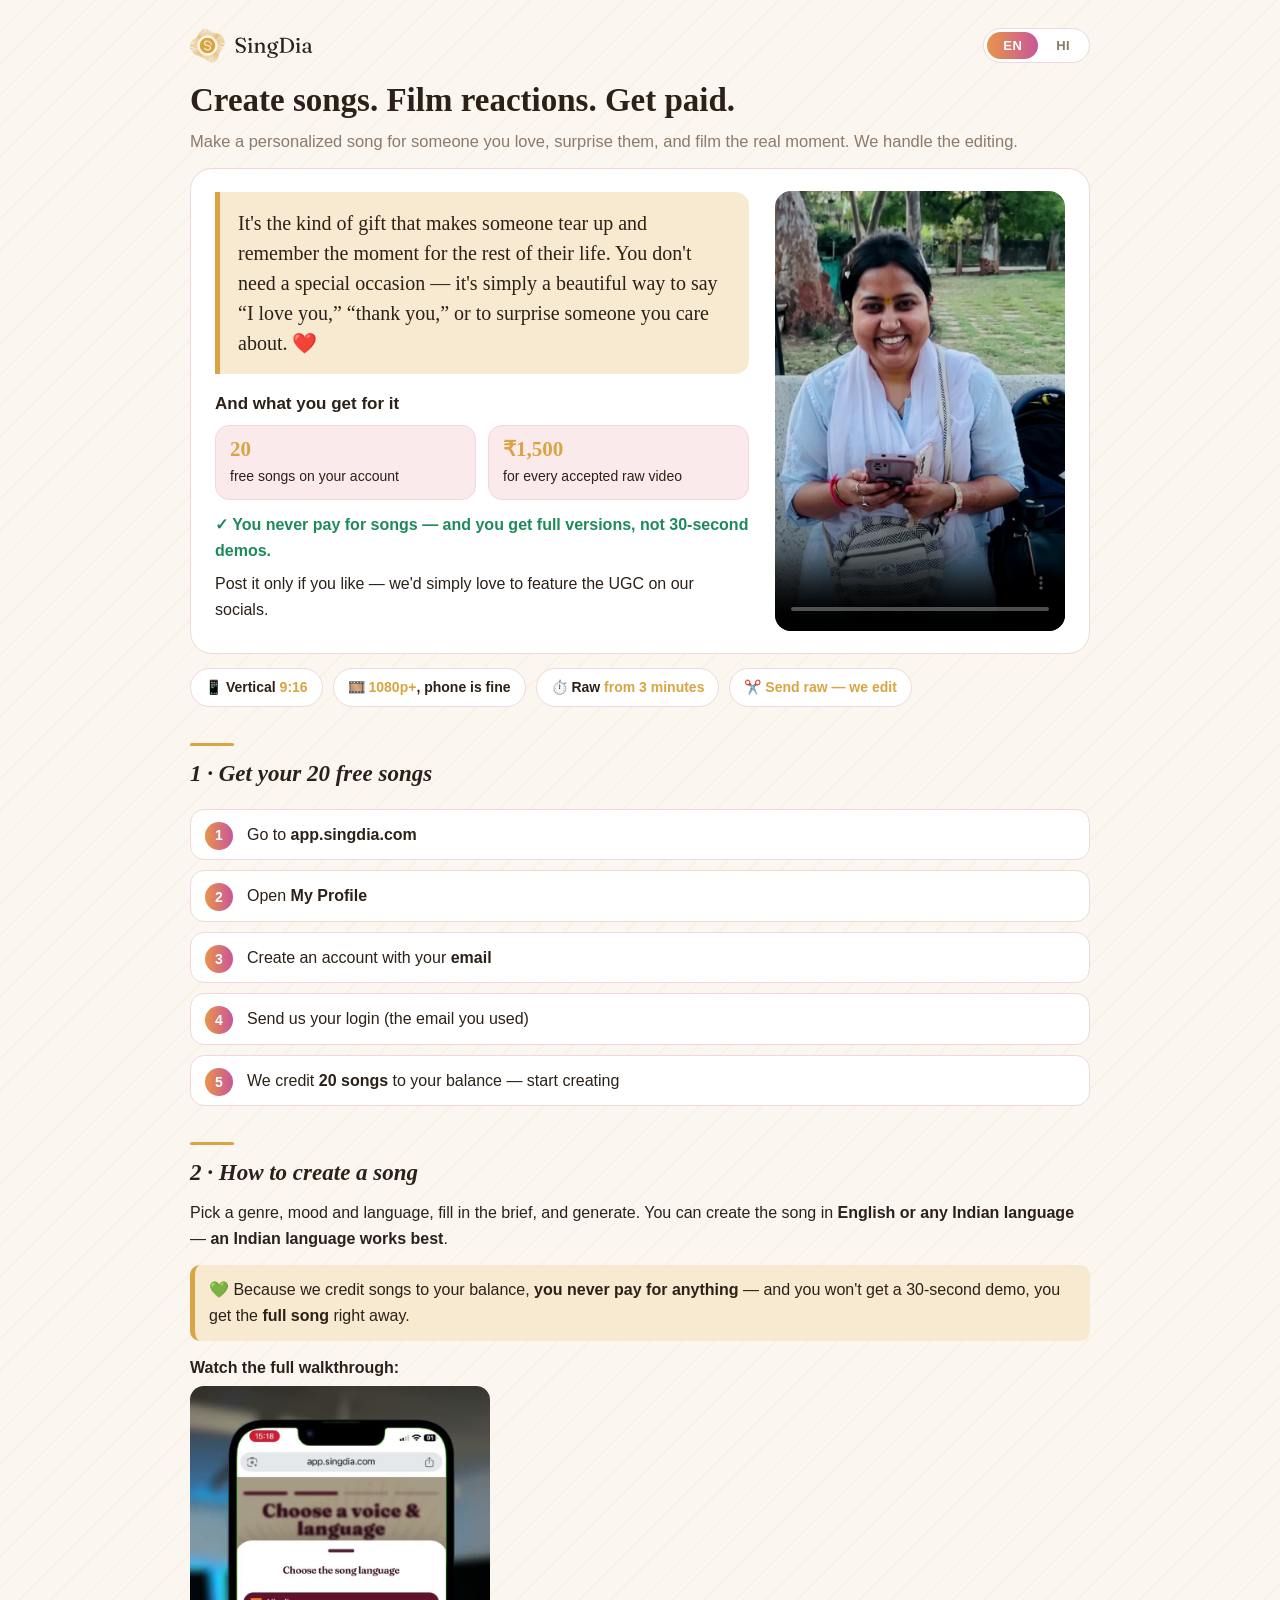
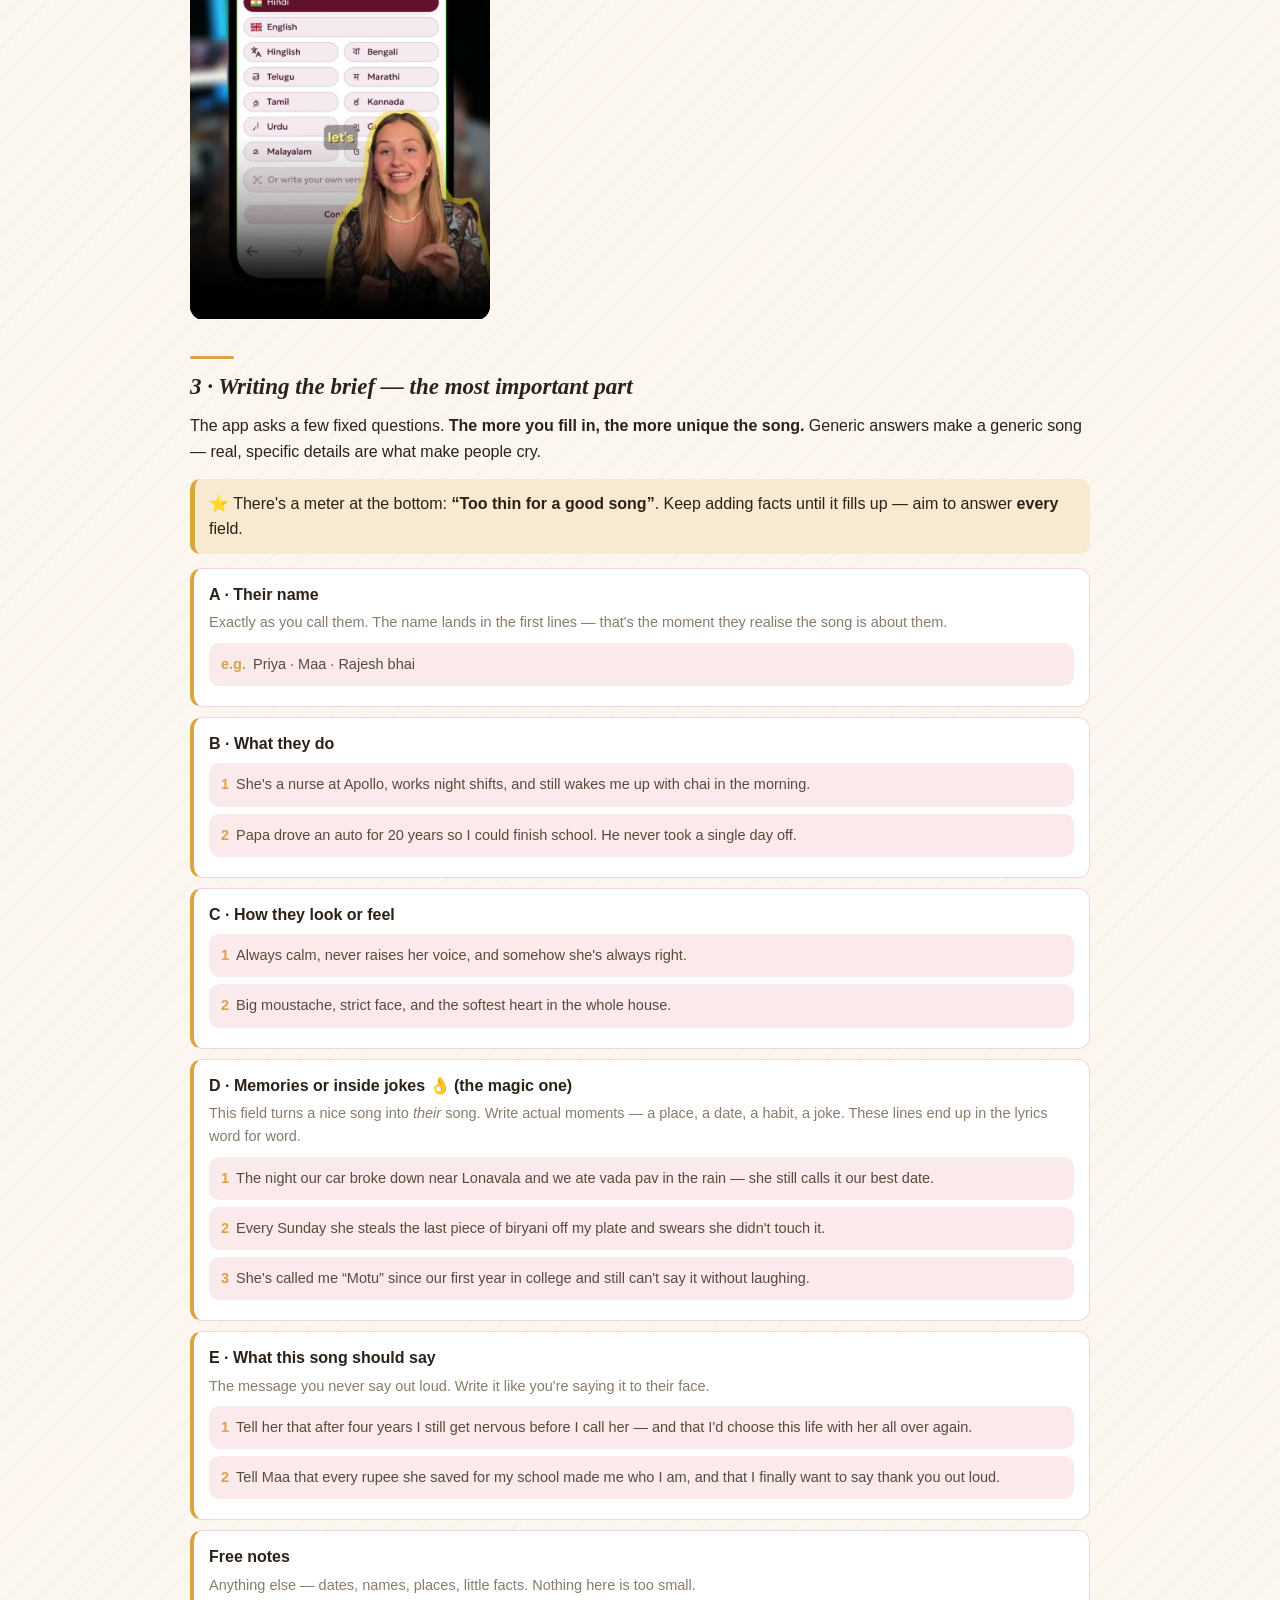
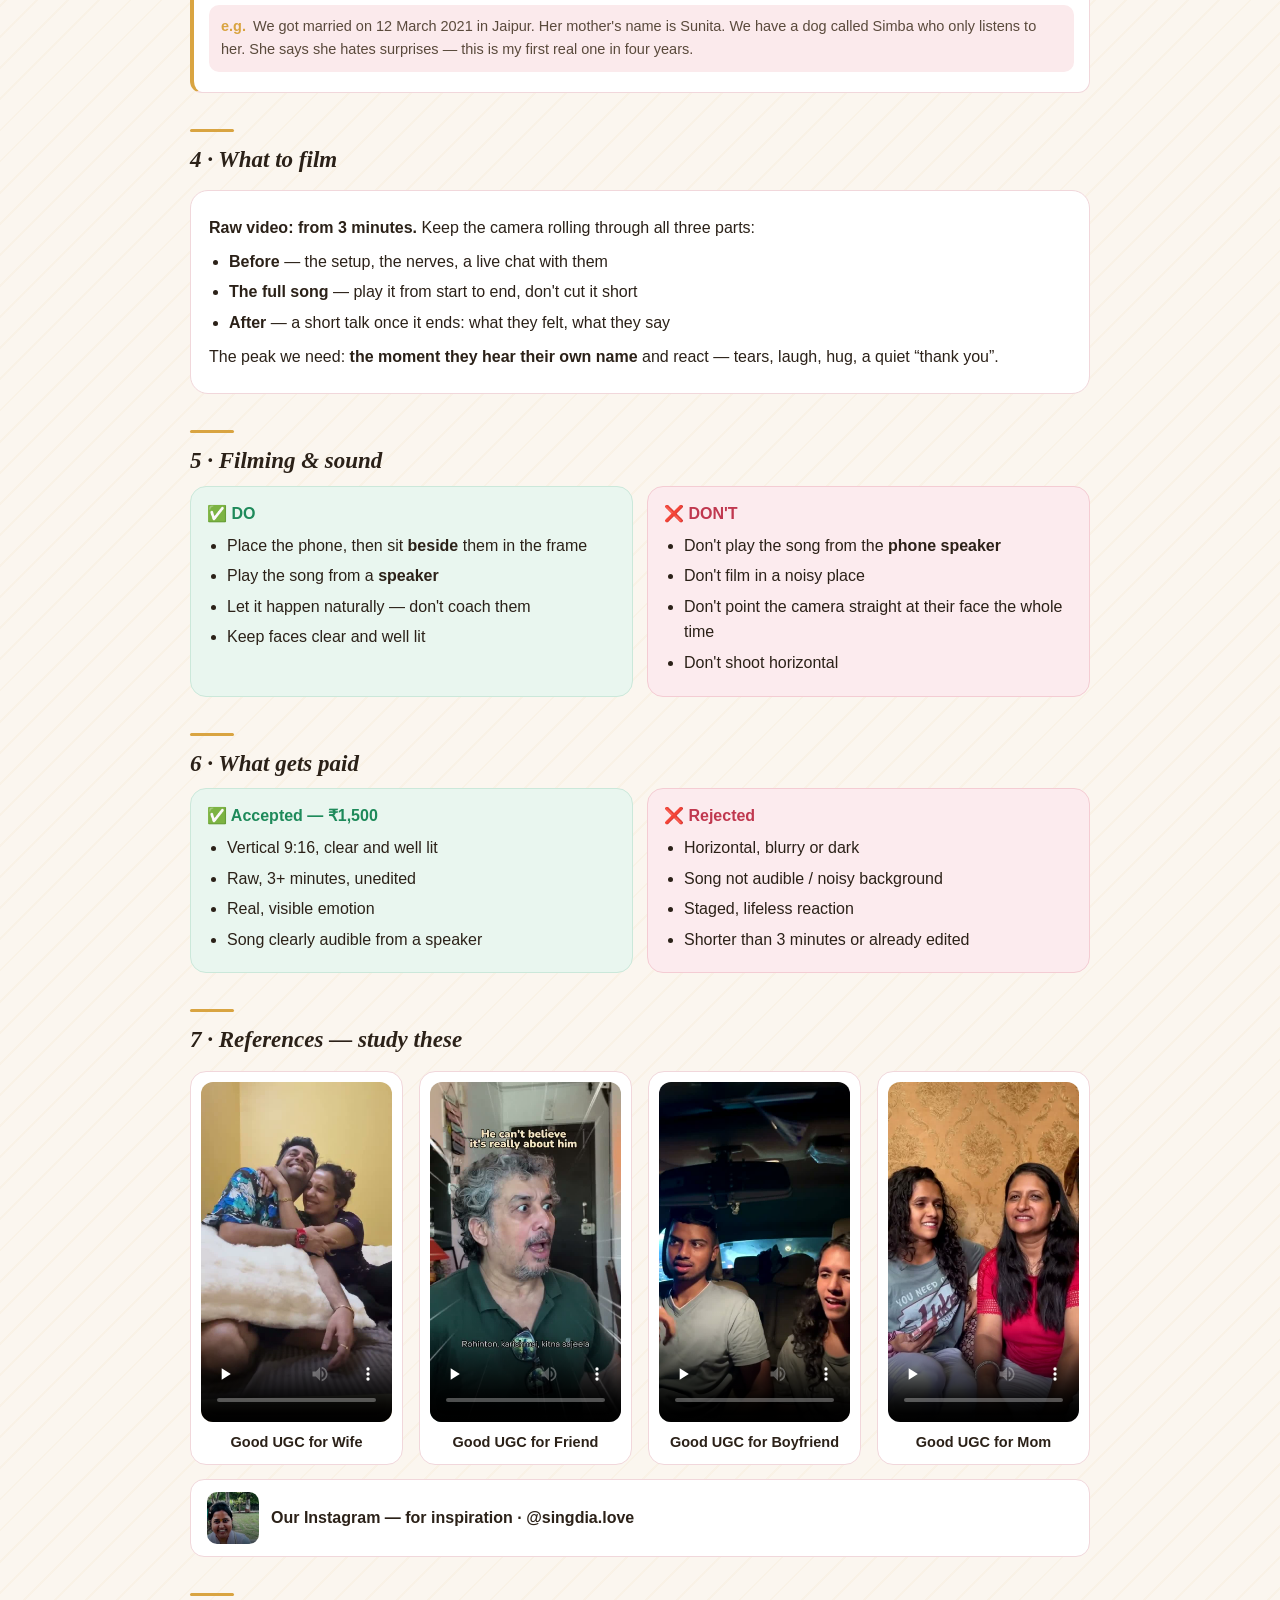
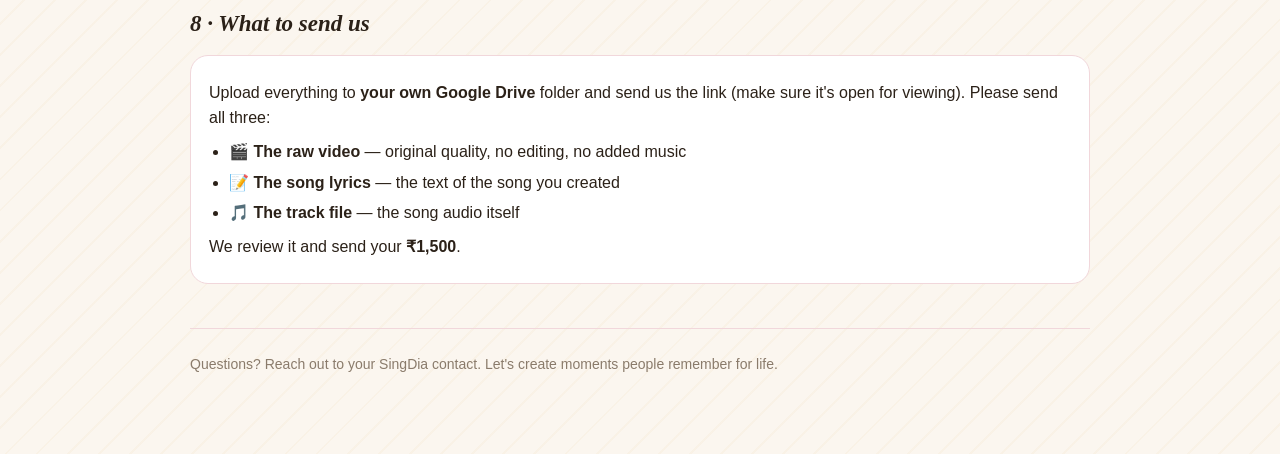
==== index.html @ e95a2d77 "SingDia UGC Creator Guide (EN/HI) for ugc.singdia.com Bilingual creator brief with embedded referenc" ====
<!doctype html>
<html lang="en">
<head>
<meta charset="utf-8">
<meta name="viewport" content="width=device-width, initial-scale=1">
<title>SingDia — Creator Guide</title>
<style>
:root{
  --cream:#FBF6EF; --card:#FFFFFF; --pink:#FBEAEC; --pink-line:#F1D7DB;
  --gold:#D9A441; --gold-soft:#F7EAD0; --ink:#2B2118; --muted:#8A7B6B;
  --grad:linear-gradient(90deg,#E8944A,#C9569A);
  --do:#1E8A5A; --do-bg:#E9F6EF; --dont:#C0384F; --dont-bg:#FCEBEE;
}
*{box-sizing:border-box}
body{margin:0;background:var(--cream);color:var(--ink);line-height:1.6;
 font-family:-apple-system,"Segoe UI",Roboto,Arial,sans-serif;
 background-image:repeating-linear-gradient(135deg,rgba(217,164,65,.05) 0 2px,transparent 2px 22px);}
.wrap{max-width:940px;margin:0 auto;padding:20px 20px 70px}
header{display:flex;align-items:center;justify-content:space-between;gap:16px;padding:8px 0 2px;flex-wrap:wrap}
header img{height:34px}
.langs{display:flex;background:var(--card);border:1px solid var(--pink-line);border-radius:999px;padding:3px;gap:2px}
.langs button{border:0;background:transparent;color:var(--muted);font-weight:700;font-size:13px;
 padding:6px 16px;border-radius:999px;cursor:pointer;letter-spacing:.4px}
.langs button.on{background:var(--grad);color:#fff}
h1{font-family:Georgia,'Times New Roman',serif;font-size:33px;line-height:1.18;margin:16px 0 6px}
h2{font-family:Georgia,serif;font-style:italic;font-size:23px;margin:36px 0 6px}
h2:before{content:"";display:block;width:44px;height:3px;background:var(--gold);border-radius:2px;margin-bottom:10px}
h3{font-size:17px;margin:0 0 8px}
p{margin:8px 0}
.lead{color:var(--muted);font-size:16.5px;margin-bottom:14px}

.hero{display:grid;grid-template-columns:1fr 290px;gap:26px;align-items:center;
 background:var(--card);border:1px solid var(--pink-line);border-radius:22px;padding:22px 24px;margin-top:6px}
.hero video{width:100%;max-height:440px;object-fit:cover;border-radius:16px;display:block;background:#000}
.big{font-family:Georgia,serif;font-size:20px;line-height:1.5;border-left:5px solid var(--gold);
 background:var(--gold-soft);border-radius:0 14px 14px 0;padding:16px 18px;margin:0 0 16px}
.offer{display:flex;gap:12px;flex-wrap:wrap}
.offer div{flex:1 1 170px;background:var(--pink);border:1px solid var(--pink-line);border-radius:14px;padding:11px 14px}
.offer b{display:block;font-family:Georgia,serif;font-size:21px;color:var(--gold);line-height:1.2}
.offer span{font-size:14px}
.free{margin-top:12px;font-weight:700;color:var(--do)}

.spec{display:flex;flex-wrap:wrap;gap:10px;margin-top:14px}
.spec span{background:var(--card);border:1px solid var(--pink-line);border-radius:999px;padding:7px 14px;font-size:14px;font-weight:600}
.spec b{color:var(--gold)}
.card{background:var(--card);border:1px solid var(--pink-line);border-radius:18px;padding:16px 18px;margin:12px 0}
.cols{display:grid;grid-template-columns:1fr 1fr;gap:14px}
.do,.dont{border-radius:16px;padding:14px 16px}
.do{background:var(--do-bg);border:1px solid #cbe8da}.dont{background:var(--dont-bg);border:1px solid #f4ccd3}
.do h4{color:var(--do);margin:0 0 6px}.dont h4{color:var(--dont);margin:0 0 6px}
ul{margin:6px 0;padding-left:20px}li{margin:5px 0}
ol.steps{list-style:none;padding:0;counter-reset:s}
ol.steps li{counter-increment:s;position:relative;padding:12px 14px 12px 56px;background:var(--card);
 border:1px solid var(--pink-line);border-radius:14px;margin:10px 0}
ol.steps li:before{content:counter(s);position:absolute;left:14px;top:12px;width:28px;height:28px;border-radius:50%;
 background:var(--grad);color:#fff;font-weight:800;display:flex;align-items:center;justify-content:center;font-size:14px}
.field{background:var(--card);border:1px solid var(--pink-line);border-left:4px solid var(--gold);border-radius:12px;padding:13px 15px;margin:10px 0}
.field .q{font-weight:700;font-size:16px}
.hint{color:var(--muted);margin:4px 0 8px;font-size:14.5px}
.ex{background:var(--pink);border-radius:10px;padding:10px 12px;margin:7px 0;font-size:14.5px;color:#5a4a3c}
.ex i{color:var(--gold);font-style:normal;font-weight:800;margin-right:7px}
.tip{background:var(--gold-soft);border-left:5px solid var(--gold);border-radius:10px;padding:12px 14px;margin:14px 0}
.slot{background:#FFF6D8;border:1px dashed var(--gold);border-radius:8px;padding:2px 9px;font-weight:700;color:#8a6a12;font-size:14px}

/* video grid for references + how-to */
.vgrid{display:grid;grid-template-columns:repeat(auto-fit,minmax(210px,1fr));gap:16px;margin-top:12px}
.vcard{background:var(--card);border:1px solid var(--pink-line);border-radius:16px;padding:10px;text-align:center}
.vcard video{width:100%;aspect-ratio:9/16;object-fit:cover;border-radius:12px;display:block;background:#000}
.vcard .cap{font-weight:700;font-size:14.5px;margin-top:9px}
.howto video{width:100%;max-width:300px;aspect-ratio:9/16;object-fit:cover;border-radius:14px;display:block;background:#000;margin-top:6px}
.igbox{display:flex;align-items:center;gap:12px;background:var(--card);border:1px solid var(--pink-line);
 border-radius:14px;padding:12px 16px;margin-top:14px;text-decoration:none;color:var(--ink);font-weight:700}
.igbox img{width:52px;height:52px;object-fit:cover;border-radius:10px}
footer{margin-top:44px;padding-top:16px;border-top:1px solid var(--pink-line);color:var(--muted);font-size:14px}
@media(max-width:760px){.hero{grid-template-columns:1fr}.hero video{max-height:none;max-width:340px;margin:0 auto}
 .cols{grid-template-columns:1fr}h1{font-size:26px}.big{font-size:18px}}
@media print{body{background:#fff}.langs{display:none}.card,.field,.do,.dont,ol.steps li,.hero,.vcard{break-inside:avoid}}
</style>
</head>
<body>
<div class="wrap">

<header>
  <img src="img/logo.svg" alt="SingDia">
  <div class="langs">
    <button id="bEN" class="on" onclick="setLang('en')">EN</button>
    <button id="bHI" onclick="setLang('hi')">HI</button>
  </div>
</header>

<h1 data-en="Create songs. Film reactions. Get paid." data-hi="Gaane banao. Reaction filmao. Paise kamao.">Create songs. Film reactions. Get paid.</h1>
<p class="lead" data-en="Make a personalized song for someone you love, surprise them, and film the real moment. We handle the editing." data-hi="Apne kisi apne ke liye personalized gaana banao, unhe surprise do, aur asli moment film karo. Editing hum sambhal lenge.">Make a personalized song for someone you love, surprise them, and film the real moment. We handle the editing.</p>

<div class="hero">
  <div>
    <p class="big" data-en="It's the kind of gift that makes someone tear up and remember the moment for the rest of their life. You don't need a special occasion — it's simply a beautiful way to say “I love you,” “thank you,” or to surprise someone you care about. ❤️" data-hi="Ye wo gift hai jisse kisi ki aankhein bhar aati hain aur wo pal use zindagi bhar yaad rehta hai. Koi khaas mauka chahiye hi nahi — ye bas ek khoobsurat tareeka hai “I love you”, “thank you” kehne ka, ya kisi apne ko surprise dene ka. ❤️">It's the kind of gift that makes someone tear up and remember the moment for the rest of their life. You don't need a special occasion — it's simply a beautiful way to say “I love you,” “thank you,” or to surprise someone you care about. ❤️</p>
    <h3 data-en="And what you get for it" data-hi="Aur iske liye aapko kya milega">And what you get for it</h3>
    <div class="offer">
      <div><b>20</b><span data-en="free songs on your account" data-hi="free gaane aapke account par">free songs on your account</span></div>
      <div><b>₹1,500</b><span data-en="for every accepted raw video" data-hi="har accepted raw video ke liye">for every accepted raw video</span></div>
    </div>
    <p class="free" data-en="✓ You never pay for songs — and you get full versions, not 30-second demos." data-hi="✓ Gaanon ke liye kabhi pay nahi karna — aur aapko full version milega, 30-second demo nahi.">✓ You never pay for songs — and you get full versions, not 30-second demos.</p>
    <p style="margin-top:6px" data-en="Post it only if you like — we'd simply love to feature the UGC on our socials." data-hi="Post karna optional hai — hum bas ye UGC apne socials par feature karna chahenge.">Post it only if you like — we'd simply love to feature the UGC on our socials.</p>
  </div>
  <video src="media/hero.mp4" poster="img/hero.jpg" muted autoplay loop playsinline controls preload="metadata"></video>
</div>

<div class="spec">
  <span data-en="📱 Vertical <b>9:16</b>" data-hi="📱 Vertical <b>9:16</b>">📱 Vertical <b>9:16</b></span>
  <span data-en="🎞️ <b>1080p+</b>, phone is fine" data-hi="🎞️ <b>1080p+</b>, phone chalega">🎞️ <b>1080p+</b>, phone is fine</span>
  <span data-en="⏱️ Raw <b>from 3 minutes</b>" data-hi="⏱️ Raw <b>3 minute se zyada</b>">⏱️ Raw <b>from 3 minutes</b></span>
  <span data-en="✂️ <b>Send raw — we edit</b>" data-hi="✂️ <b>Raw bhejo — edit hum karenge</b>">✂️ <b>Send raw — we edit</b></span>
</div>

<h2 data-en="1 · Get your 20 free songs" data-hi="1 · Apne 20 free gaane lo">1 · Get your 20 free songs</h2>
<ol class="steps">
  <li data-en="Go to <b>app.singdia.com</b>" data-hi="<b>app.singdia.com</b> par jao">Go to <b>app.singdia.com</b></li>
  <li data-en="Open <b>My Profile</b>" data-hi="<b>My Profile</b> kholo">Open <b>My Profile</b></li>
  <li data-en="Create an account with your <b>email</b>" data-hi="Apni <b>email</b> se account banao">Create an account with your <b>email</b></li>
  <li data-en="Send us your login (the email you used)" data-hi="Humein apna login (wahi email) bhejo">Send us your login (the email you used)</li>
  <li data-en="We credit <b>20 songs</b> to your balance — start creating" data-hi="Hum aapke balance mein <b>20 gaane</b> credit kar denge — banana shuru karo">We credit <b>20 songs</b> to your balance — start creating</li>
</ol>

<h2 data-en="2 · How to create a song" data-hi="2 · Gaana kaise banaye">2 · How to create a song</h2>
<p data-en="Pick a genre, mood and language, fill in the brief, and generate. You can create the song in <b>English or any Indian language</b> — <b>an Indian language works best</b>." data-hi="Genre, mood aur language chuno, brief bharo, aur generate karo. Gaana <b>English ya kisi bhi Indian language</b> mein bana sakte ho — <b>Indian language sabse acchi chalti hai</b>.">Pick a genre, mood and language, fill in the brief, and generate. You can create the song in <b>English or any Indian language</b> — <b>an Indian language works best</b>.</p>
<div class="tip" data-en="💚 Because we credit songs to your balance, <b>you never pay for anything</b> — and you won't get a 30-second demo, you get the <b>full song</b> right away." data-hi="💚 Kyunki hum aapke balance mein gaane credit karte hain, <b>aapko kuch bhi pay nahi karna</b> — aur aapko 30-second demo nahi, seedha <b>poora gaana</b> milega.">💚 Because we credit songs to your balance, <b>you never pay for anything</b> — and you won't get a 30-second demo, you get the <b>full song</b> right away.</div>
<div class="howto">
  <p style="font-weight:700;margin-bottom:2px" data-en="Watch the full walkthrough:" data-hi="Poora process dekho:">Watch the full walkthrough:</p>
  <video id="howVid" src="media/how-en.mp4" poster="img/how-en.jpg" controls playsinline preload="none"></video>
</div>

<h2 data-en="3 · Writing the brief — the most important part" data-hi="3 · Brief likhna — sabse zaroori hissa">3 · Writing the brief — the most important part</h2>
<p data-en="The app asks a few fixed questions. <b>The more you fill in, the more unique the song.</b> Generic answers make a generic song — real, specific details are what make people cry." data-hi="App kuch fixed sawaal poochta hai. <b>Jitna zyada bharoge, gaana utna hi unique.</b> Generic jawab se generic gaana banta hai — asli, specific details hi logon ko rulati hain.">The app asks a few fixed questions. <b>The more you fill in, the more unique the song.</b> Generic answers make a generic song — real, specific details are what make people cry.</p>
<div class="tip" data-en="⭐ There's a meter at the bottom: <b>“Too thin for a good song”</b>. Keep adding facts until it fills up — aim to answer <b>every</b> field." data-hi="⭐ Neeche ek meter hai: <b>“Too thin for a good song”</b>. Jab tak wo bhar na jaye, facts add karte raho — koshish karo <b>har</b> field bharne ki.">⭐ There's a meter at the bottom: <b>“Too thin for a good song”</b>. Keep adding facts until it fills up — aim to answer <b>every</b> field.</div>

<div class="field">
  <div class="q" data-en="A · Their name" data-hi="A · Unka naam">A · Their name</div>
  <p class="hint" data-en="Exactly as you call them. The name lands in the first lines — that's the moment they realise the song is about them." data-hi="Bilkul jaise aap unhe bulate ho. Naam pehli lines mein aata hai — wahi pal hai jab unhe samajh aata hai ki gaana unke baare mein hai.">Exactly as you call them. The name lands in the first lines — that's the moment they realise the song is about them.</p>
  <div class="ex"><i>e.g.</i><span data-en="Priya · Maa · Rajesh bhai" data-hi="Priya · Maa · Rajesh bhai">Priya · Maa · Rajesh bhai</span></div>
</div>

<div class="field">
  <div class="q" data-en="B · What they do" data-hi="B · Wo kya karte hain">B · What they do</div>
  <div class="ex"><i>1</i><span data-en="She's a nurse at Apollo, works night shifts, and still wakes me up with chai in the morning." data-hi="Wo Apollo mein nurse hai, night shift karti hai, aur phir bhi subah mujhe chai se uthati hai.">She's a nurse at Apollo, works night shifts, and still wakes me up with chai in the morning.</span></div>
  <div class="ex"><i>2</i><span data-en="Papa drove an auto for 20 years so I could finish school. He never took a single day off." data-hi="Papa ne 20 saal auto chalaya taaki main school poora kar sakun. Unhone ek din bhi chhutti nahi li.">Papa drove an auto for 20 years so I could finish school. He never took a single day off.</span></div>
</div>

<div class="field">
  <div class="q" data-en="C · How they look or feel" data-hi="C · Wo kaise dikhte ya lagte hain">C · How they look or feel</div>
  <div class="ex"><i>1</i><span data-en="Always calm, never raises her voice, and somehow she's always right." data-hi="Hamesha shaant, kabhi awaaz nahi uthati, aur pata nahi kaise hamesha sahi hoti hai.">Always calm, never raises her voice, and somehow she's always right.</span></div>
  <div class="ex"><i>2</i><span data-en="Big moustache, strict face, and the softest heart in the whole house." data-hi="Badi moonch, sakht chehra, aur poore ghar ka sabse naram dil.">Big moustache, strict face, and the softest heart in the whole house.</span></div>
</div>

<div class="field">
  <div class="q" data-en="D · Memories or inside jokes 👌 (the magic one)" data-hi="D · Yaadein ya inside jokes 👌 (sabse magic wala)">D · Memories or inside jokes 👌 (the magic one)</div>
  <p class="hint" data-en="This field turns a nice song into <i>their</i> song. Write actual moments — a place, a date, a habit, a joke. These lines end up in the lyrics word for word." data-hi="Yahi field ek acche gaane ko <i>unka</i> gaana bana deti hai. Asli lamhe likho — jagah, tareekh, aadat, mazaak. Yehi lines lyrics mein hu-ba-hu aati hain.">This field turns a nice song into <i>their</i> song. Write actual moments — a place, a date, a habit, a joke. These lines end up in the lyrics word for word.</p>
  <div class="ex"><i>1</i><span data-en="The night our car broke down near Lonavala and we ate vada pav in the rain — she still calls it our best date." data-hi="Wo raat jab Lonavala ke paas humari car kharab ho gayi aur humne baarish mein vada pav khaya — wo aaj bhi use humara best date kehti hai.">The night our car broke down near Lonavala and we ate vada pav in the rain — she still calls it our best date.</span></div>
  <div class="ex"><i>2</i><span data-en="Every Sunday she steals the last piece of biryani off my plate and swears she didn't touch it." data-hi="Har Sunday wo meri plate se biryani ka aakhri piece chura leti hai aur kasam khaati hai ki haath bhi nahi lagaya.">Every Sunday she steals the last piece of biryani off my plate and swears she didn't touch it.</span></div>
  <div class="ex"><i>3</i><span data-en="She's called me “Motu” since our first year in college and still can't say it without laughing." data-hi="College ke pehle saal se wo mujhe “Motu” bulati hai aur aaj bhi bina hanse nahi keh paati.">She's called me “Motu” since our first year in college and still can't say it without laughing.</span></div>
</div>

<div class="field">
  <div class="q" data-en="E · What this song should say" data-hi="E · Ye gaana kya kehna chahiye">E · What this song should say</div>
  <p class="hint" data-en="The message you never say out loud. Write it like you're saying it to their face." data-hi="Wo baat jo aap kabhi zubaan se nahi kehte. Aise likho jaise unke saamne keh rahe ho.">The message you never say out loud. Write it like you're saying it to their face.</p>
  <div class="ex"><i>1</i><span data-en="Tell her that after four years I still get nervous before I call her — and that I'd choose this life with her all over again." data-hi="Use batao ki chaar saal baad bhi call karne se pehle main nervous ho jata hoon — aur ye zindagi main phir se usi ke saath chunta.">Tell her that after four years I still get nervous before I call her — and that I'd choose this life with her all over again.</span></div>
  <div class="ex"><i>2</i><span data-en="Tell Maa that every rupee she saved for my school made me who I am, and that I finally want to say thank you out loud." data-hi="Maa ko batao ki unka bachaya har rupaya mujhe wo banaya jo main aaj hoon, aur ab main zor se thank you kehna chahta hoon.">Tell Maa that every rupee she saved for my school made me who I am, and that I finally want to say thank you out loud.</span></div>
</div>

<div class="field">
  <div class="q" data-en="Free notes" data-hi="Free notes">Free notes</div>
  <p class="hint" data-en="Anything else — dates, names, places, little facts. Nothing here is too small." data-hi="Aur kuch bhi — tareekhein, naam, jagah, chhoti baatein. Yahan kuch bhi chhota nahi hai.">Anything else — dates, names, places, little facts. Nothing here is too small.</p>
  <div class="ex"><i>e.g.</i><span data-en="We got married on 12 March 2021 in Jaipur. Her mother's name is Sunita. We have a dog called Simba who only listens to her. She says she hates surprises — this is my first real one in four years." data-hi="Humari shaadi 12 March 2021 ko Jaipur mein hui. Uski maa ka naam Sunita hai. Humara ek dog hai Simba, jo sirf uski sunta hai. Wo kehti hai use surprises pasand nahi — chaar saal mein ye mera pehla asli surprise hai.">We got married on 12 March 2021 in Jaipur. Her mother's name is Sunita. We have a dog called Simba who only listens to her. She says she hates surprises — this is my first real one in four years.</span></div>
</div>

<h2 data-en="4 · What to film" data-hi="4 · Kya film karna hai">4 · What to film</h2>
<div class="card">
  <p data-en="<b>Raw video: from 3 minutes.</b> Keep the camera rolling through all three parts:" data-hi="<b>Raw video: 3 minute se zyada.</b> Teeno hisson mein camera chalta rehna chahiye:"><b>Raw video: from 3 minutes.</b> Keep the camera rolling through all three parts:</p>
  <ul>
    <li data-en="<b>Before</b> — the setup, the nerves, a live chat with them" data-hi="<b>Pehle</b> — taiyari, ghabrahat, unke saath live baat"><b>Before</b> — the setup, the nerves, a live chat with them</li>
    <li data-en="<b>The full song</b> — play it from start to end, don't cut it short" data-hi="<b>Poora gaana</b> — shuru se aakhir tak bajao, beech mein mat kaato"><b>The full song</b> — play it from start to end, don't cut it short</li>
    <li data-en="<b>After</b> — a short talk once it ends: what they felt, what they say" data-hi="<b>Baad mein</b> — khatam hone par thodi baat: unhe kaisa laga, wo kya kehte hain"><b>After</b> — a short talk once it ends: what they felt, what they say</li>
  </ul>
  <p data-en="The peak we need: <b>the moment they hear their own name</b> and react — tears, laugh, hug, a quiet “thank you”." data-hi="Humein jo peak chahiye: <b>wo pal jab wo apna naam sunte hain</b> aur react karte hain — aansu, hansi, gale lagna, dheere se “thank you”.">The peak we need: <b>the moment they hear their own name</b> and react — tears, laugh, hug, a quiet “thank you”.</p>
</div>

<h2 data-en="5 · Filming &amp; sound" data-hi="5 · Filming aur sound">5 · Filming &amp; sound</h2>
<div class="cols">
  <div class="do"><h4>✅ DO</h4><ul>
    <li data-en="Place the phone, then sit <b>beside</b> them in the frame" data-hi="Phone rakho, phir unke <b>bagal mein</b> frame ke andar baitho">Place the phone, then sit <b>beside</b> them in the frame</li>
    <li data-en="Play the song from a <b>speaker</b>" data-hi="Gaana <b>speaker</b> se bajao">Play the song from a <b>speaker</b></li>
    <li data-en="Let it happen naturally — don't coach them" data-hi="Sab natural hone do — unhe sikhao mat">Let it happen naturally — don't coach them</li>
    <li data-en="Keep faces clear and well lit" data-hi="Chehre saaf aur acchi roshni mein rakho">Keep faces clear and well lit</li>
  </ul></div>
  <div class="dont"><h4>❌ DON'T</h4><ul>
    <li data-en="Don't play the song from the <b>phone speaker</b>" data-hi="Gaana <b>phone ke speaker</b> se mat bajao">Don't play the song from the <b>phone speaker</b></li>
    <li data-en="Don't film in a noisy place" data-hi="Shor waali jagah pe film mat karo">Don't film in a noisy place</li>
    <li data-en="Don't point the camera straight at their face the whole time" data-hi="Poore time camera seedha unke chehre pe mat rakho">Don't point the camera straight at their face the whole time</li>
    <li data-en="Don't shoot horizontal" data-hi="Horizontal shoot mat karo">Don't shoot horizontal</li>
  </ul></div>
</div>

<h2 data-en="6 · What gets paid" data-hi="6 · Kiske paise milte hain">6 · What gets paid</h2>
<div class="cols">
  <div class="do"><h4 data-en="✅ Accepted — ₹1,500" data-hi="✅ Accepted — ₹1,500">✅ Accepted — ₹1,500</h4><ul>
    <li data-en="Vertical 9:16, clear and well lit" data-hi="Vertical 9:16, saaf aur acchi light">Vertical 9:16, clear and well lit</li>
    <li data-en="Raw, 3+ minutes, unedited" data-hi="Raw, 3+ minute, bina edit">Raw, 3+ minutes, unedited</li>
    <li data-en="Real, visible emotion" data-hi="Asli, dikhne wala emotion">Real, visible emotion</li>
    <li data-en="Song clearly audible from a speaker" data-hi="Gaana speaker se saaf sunai de">Song clearly audible from a speaker</li>
  </ul></div>
  <div class="dont"><h4 data-en="❌ Rejected" data-hi="❌ Reject">❌ Rejected</h4><ul>
    <li data-en="Horizontal, blurry or dark" data-hi="Horizontal, blurry ya andhera">Horizontal, blurry or dark</li>
    <li data-en="Song not audible / noisy background" data-hi="Gaana sunai na de / background shor">Song not audible / noisy background</li>
    <li data-en="Staged, lifeless reaction" data-hi="Nakli, bejaan reaction">Staged, lifeless reaction</li>
    <li data-en="Shorter than 3 minutes or already edited" data-hi="3 minute se chhota ya pehle se edited">Shorter than 3 minutes or already edited</li>
  </ul></div>
</div>

<h2 data-en="7 · References — study these" data-hi="7 · References — inhe dekho">7 · References — study these</h2>
<div class="vgrid">
  <div class="vcard"><video src="media/ref-wife.mp4" poster="img/ref-wife.jpg" controls playsinline preload="none"></video><div class="cap" data-en="Good UGC for Wife" data-hi="Good UGC for Wife">Good UGC for Wife</div></div>
  <div class="vcard"><video src="media/ref-friend.mp4" poster="img/ref-friend.jpg" controls playsinline preload="none"></video><div class="cap" data-en="Good UGC for Friend" data-hi="Good UGC for Friend">Good UGC for Friend</div></div>
  <div class="vcard"><video src="media/ref-boyfriend.mp4" poster="img/ref-boyfriend.jpg" controls playsinline preload="none"></video><div class="cap" data-en="Good UGC for Boyfriend" data-hi="Good UGC for Boyfriend">Good UGC for Boyfriend</div></div>
  <div class="vcard"><video src="media/ref-mom.mp4" poster="img/ref-mom.jpg" controls playsinline preload="none"></video><div class="cap" data-en="Good UGC for Mom" data-hi="Good UGC for Mom">Good UGC for Mom</div></div>
</div>
<a class="igbox" href="https://www.instagram.com/singdia.love/" target="_blank" rel="noopener">
  <img src="img/warm.jpg" alt="">
  <span data-en="Our Instagram — for inspiration · @singdia.love" data-hi="Hamara Instagram — inspiration ke liye · @singdia.love">Our Instagram — for inspiration · @singdia.love</span>
</a>

<h2 data-en="8 · What to send us" data-hi="8 · Humein kya bhejna hai">8 · What to send us</h2>
<div class="card">
  <p data-en="Upload everything to <b>your own Google Drive</b> folder and send us the link (make sure it's open for viewing). Please send all three:" data-hi="Sab kuch <b>apne Google Drive</b> folder mein upload karo aur humein link bhejo (viewing ke liye open ho). Teeno cheezein bhejni hain:">Upload everything to <b>your own Google Drive</b> folder and send us the link (make sure it's open for viewing). Please send all three:</p>
  <ul>
    <li data-en="🎬 <b>The raw video</b> — original quality, no editing, no added music" data-hi="🎬 <b>Raw video</b> — original quality, koi editing nahi, koi music nahi">🎬 <b>The raw video</b> — original quality, no editing, no added music</li>
    <li data-en="📝 <b>The song lyrics</b> — the text of the song you created" data-hi="📝 <b>Gaane ke lyrics</b> — jo gaana banaya uska text">📝 <b>The song lyrics</b> — the text of the song you created</li>
    <li data-en="🎵 <b>The track file</b> — the song audio itself" data-hi="🎵 <b>Track file</b> — khud gaane ki audio file">🎵 <b>The track file</b> — the song audio itself</li>
  </ul>
  <p data-en="We review it and send your <b>₹1,500</b>." data-hi="Hum review karke aapke <b>₹1,500</b> bhej denge.">We review it and send your <b>₹1,500</b>.</p>
</div>

<footer>
  <p data-en="Questions? Reach out to your SingDia contact. Let's create moments people remember for life." data-hi="Sawaal hain? Apne SingDia contact se baat karo. Aaiye aise moments banaye jo log zindagi bhar yaad rakhein.">Questions? Reach out to your SingDia contact. Let's create moments people remember for life.</p>
</footer>

</div>
<script>
function setLang(l){
  document.querySelectorAll('[data-en]').forEach(function(e){
    var v=e.getAttribute('data-'+l); if(v!==null) e.innerHTML=v;
  });
  // instruction video follows the selected language
  var hv=document.getElementById('howVid');
  if(hv){
    var src = l==='hi' ? 'media/how-hi.mp4' : 'media/how-en.mp4';
    var pos = l==='hi' ? 'img/how-hi.jpg'   : 'img/how-en.jpg';
    if(!hv.src.endsWith(src)){ hv.pause(); hv.src=src; hv.poster=pos; hv.load(); }
  }
  document.getElementById('bEN').className = l==='en' ? 'on' : '';
  document.getElementById('bHI').className = l==='hi' ? 'on' : '';
  document.documentElement.lang = l;
  try{localStorage.setItem('sd_lang',l)}catch(x){}
}
try{var s=localStorage.getItem('sd_lang'); if(s) setLang(s);}catch(x){}
</script>
</body>
</html>
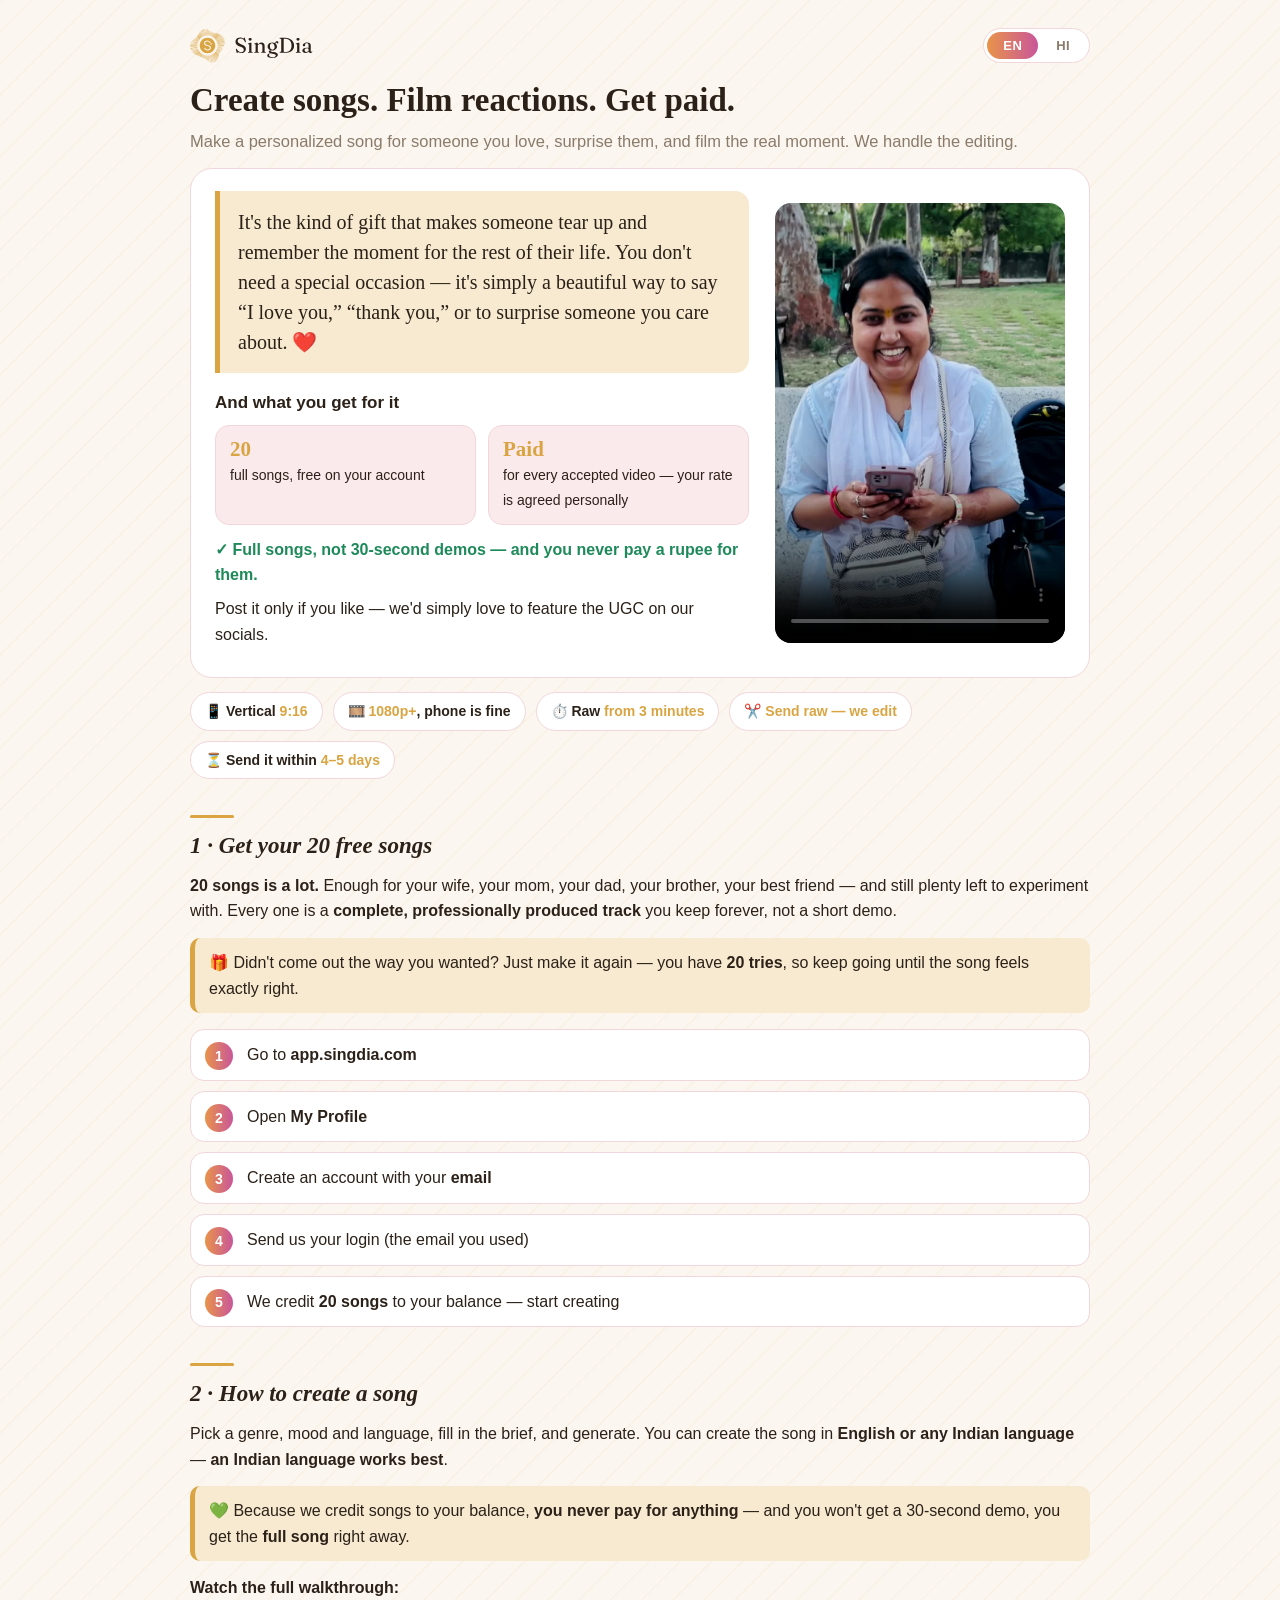
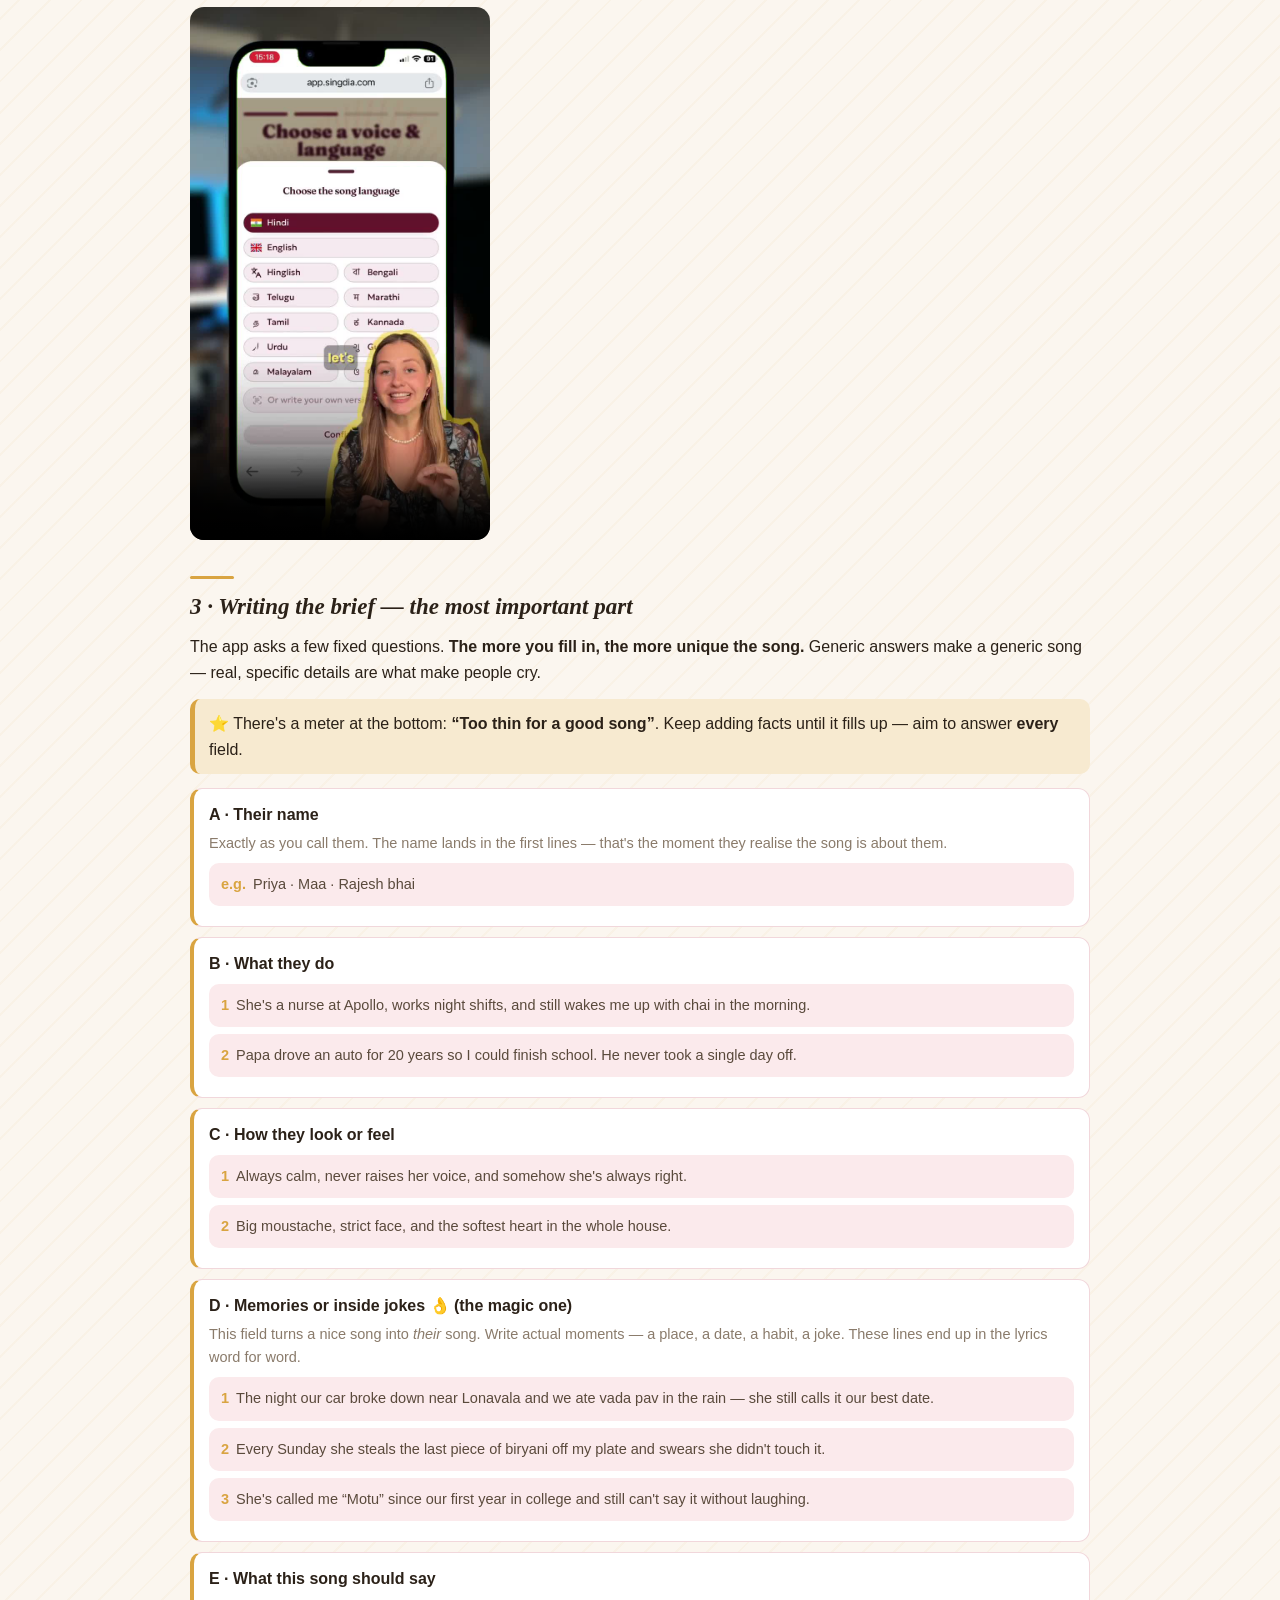
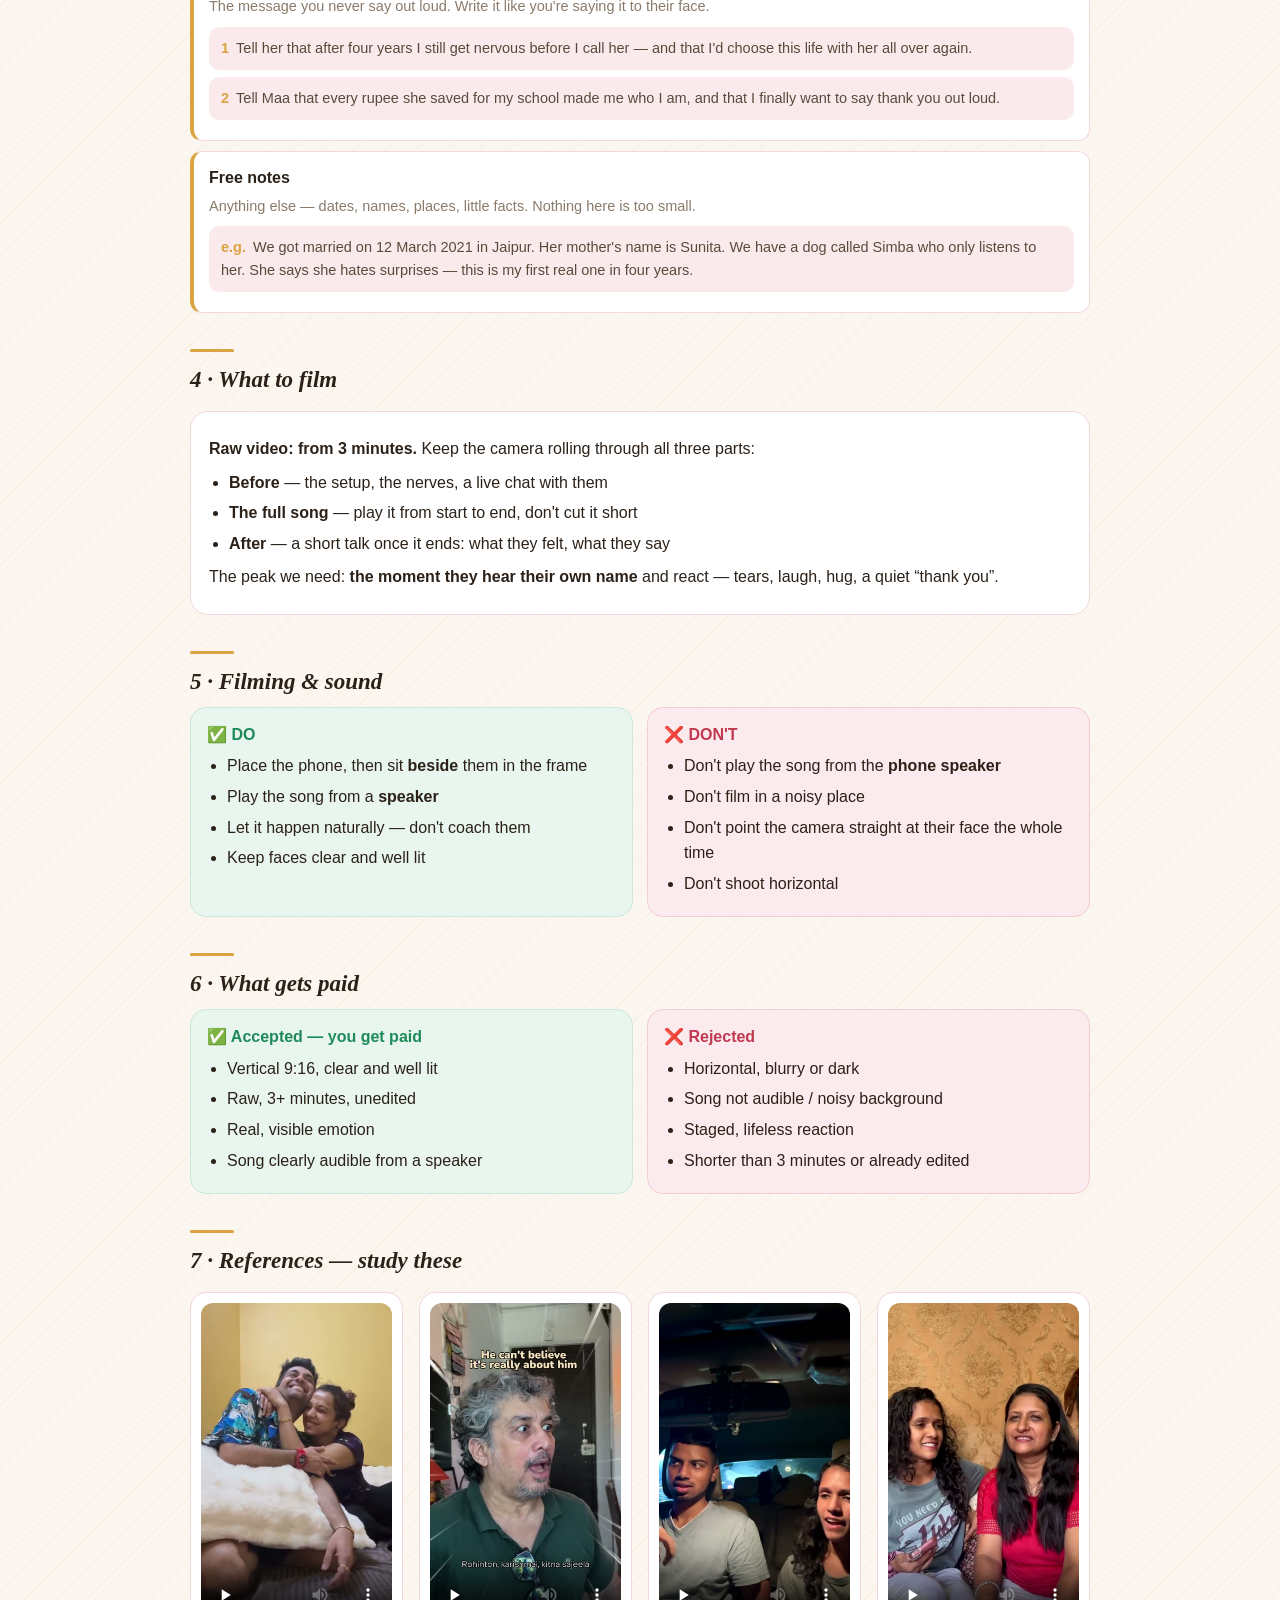
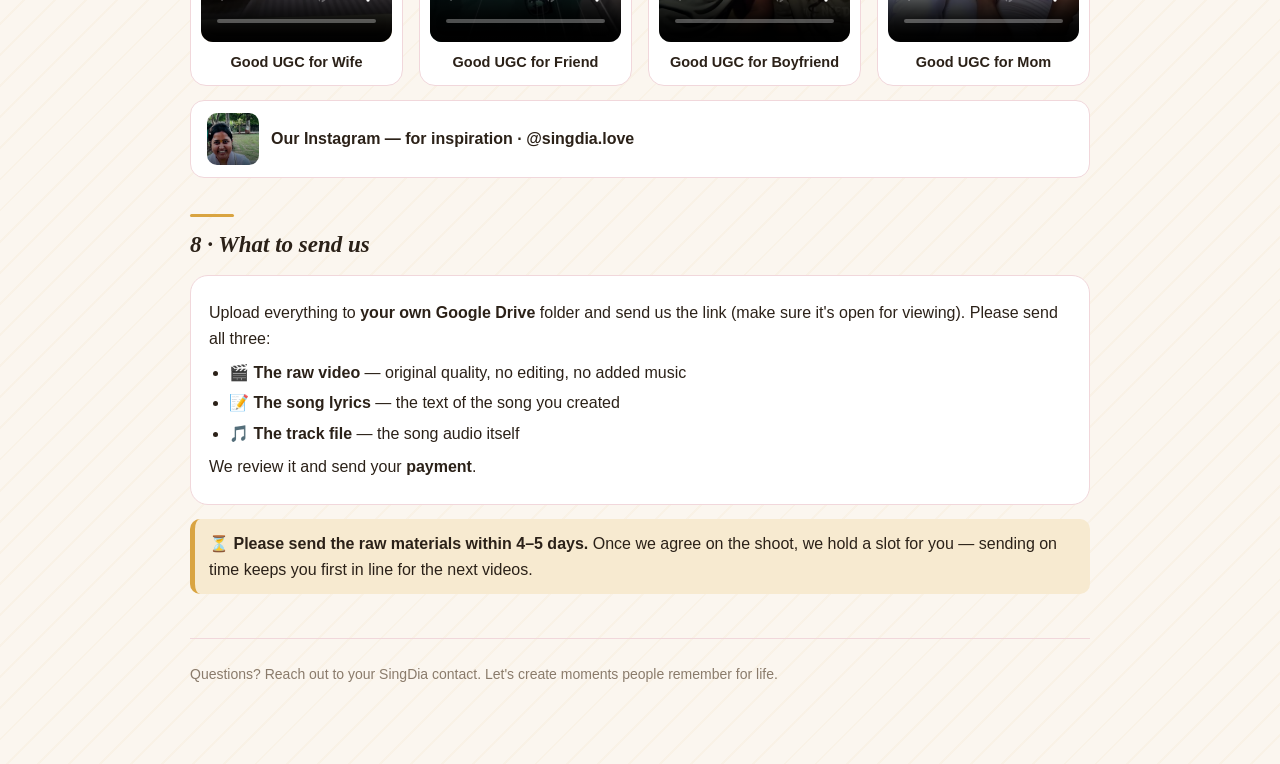
==== commit bc263f5e: "Team edits: remove fixed rate, strengthen 20-songs offer, add 4-5 day deadline Co-Authored-By: Claud" ====
--- a/index.html
+++ b/index.html
@@ -96,10 +96,10 @@
     <p class="big" data-en="It's the kind of gift that makes someone tear up and remember the moment for the rest of their life. You don't need a special occasion — it's simply a beautiful way to say “I love you,” “thank you,” or to surprise someone you care about. ❤️" data-hi="Ye wo gift hai jisse kisi ki aankhein bhar aati hain aur wo pal use zindagi bhar yaad rehta hai. Koi khaas mauka chahiye hi nahi — ye bas ek khoobsurat tareeka hai “I love you”, “thank you” kehne ka, ya kisi apne ko surprise dene ka. ❤️">It's the kind of gift that makes someone tear up and remember the moment for the rest of their life. You don't need a special occasion — it's simply a beautiful way to say “I love you,” “thank you,” or to surprise someone you care about. ❤️</p>
     <h3 data-en="And what you get for it" data-hi="Aur iske liye aapko kya milega">And what you get for it</h3>
     <div class="offer">
-      <div><b>20</b><span data-en="free songs on your account" data-hi="free gaane aapke account par">free songs on your account</span></div>
-      <div><b>₹1,500</b><span data-en="for every accepted raw video" data-hi="har accepted raw video ke liye">for every accepted raw video</span></div>
+      <div><b>20</b><span data-en="<b>full songs</b>, free on your account" data-hi="<b>full gaane</b>, free aapke account par">full songs, free on your account</span></div>
+      <div><b data-en="Paid" data-hi="Paid">Paid</b><span data-en="for every accepted video — your rate is agreed personally" data-hi="har accepted video ke liye — aapka rate personally tay hota hai">for every accepted video — your rate is agreed personally</span></div>
     </div>
-    <p class="free" data-en="✓ You never pay for songs — and you get full versions, not 30-second demos." data-hi="✓ Gaanon ke liye kabhi pay nahi karna — aur aapko full version milega, 30-second demo nahi.">✓ You never pay for songs — and you get full versions, not 30-second demos.</p>
+    <p class="free" data-en="✓ Full songs, not 30-second demos — and you never pay a rupee for them." data-hi="✓ Poore gaane, 30-second demo nahi — aur inke liye aap ek rupaya bhi nahi dete.">✓ Full songs, not 30-second demos — and you never pay a rupee for them.</p>
     <p style="margin-top:6px" data-en="Post it only if you like — we'd simply love to feature the UGC on our socials." data-hi="Post karna optional hai — hum bas ye UGC apne socials par feature karna chahenge.">Post it only if you like — we'd simply love to feature the UGC on our socials.</p>
   </div>
   <video src="media/hero.mp4" poster="img/hero.jpg" muted autoplay loop playsinline controls preload="metadata"></video>
@@ -110,9 +110,12 @@
   <span data-en="🎞️ <b>1080p+</b>, phone is fine" data-hi="🎞️ <b>1080p+</b>, phone chalega">🎞️ <b>1080p+</b>, phone is fine</span>
   <span data-en="⏱️ Raw <b>from 3 minutes</b>" data-hi="⏱️ Raw <b>3 minute se zyada</b>">⏱️ Raw <b>from 3 minutes</b></span>
   <span data-en="✂️ <b>Send raw — we edit</b>" data-hi="✂️ <b>Raw bhejo — edit hum karenge</b>">✂️ <b>Send raw — we edit</b></span>
+  <span data-en="⏳ Send it within <b>4–5 days</b>" data-hi="⏳ <b>4–5 din</b> ke andar bhejo">⏳ Send it within <b>4–5 days</b></span>
 </div>
 
 <h2 data-en="1 · Get your 20 free songs" data-hi="1 · Apne 20 free gaane lo">1 · Get your 20 free songs</h2>
+<p data-en="<b>20 songs is a lot.</b> Enough for your wife, your mom, your dad, your brother, your best friend — and still plenty left to experiment with. Every one is a <b>complete, professionally produced track</b> you keep forever, not a short demo." data-hi="<b>20 gaane bahut hote hain.</b> Apni wife, maa, papa, bhai, best friend — sabke liye kaafi, aur experiment karne ke liye bhi bachega. Har ek <b>poora, professionally produced track</b> hai jo hamesha aapka rehta hai — koi chhota demo nahi."><b>20 songs is a lot.</b> Enough for your wife, your mom, your dad, your brother, your best friend — and still plenty left to experiment with. Every one is a <b>complete, professionally produced track</b> you keep forever, not a short demo.</p>
+<div class="tip" data-en="🎁 Didn't come out the way you wanted? Just make it again — you have <b>20 tries</b>, so keep going until the song feels exactly right." data-hi="🎁 Gaana waisa nahi bana jaisa chahte the? Dobara bana lo — aapke paas <b>20 chances</b> hain, tab tak try karo jab tak gaana bilkul perfect na lage.">🎁 Didn't come out the way you wanted? Just make it again — you have <b>20 tries</b>, so keep going until the song feels exactly right.</div>
 <ol class="steps">
   <li data-en="Go to <b>app.singdia.com</b>" data-hi="<b>app.singdia.com</b> par jao">Go to <b>app.singdia.com</b></li>
   <li data-en="Open <b>My Profile</b>" data-hi="<b>My Profile</b> kholo">Open <b>My Profile</b></li>
@@ -201,7 +204,7 @@
 
 <h2 data-en="6 · What gets paid" data-hi="6 · Kiske paise milte hain">6 · What gets paid</h2>
 <div class="cols">
-  <div class="do"><h4 data-en="✅ Accepted — ₹1,500" data-hi="✅ Accepted — ₹1,500">✅ Accepted — ₹1,500</h4><ul>
+  <div class="do"><h4 data-en="✅ Accepted — you get paid" data-hi="✅ Accepted — aapko payment milta hai">✅ Accepted — you get paid</h4><ul>
     <li data-en="Vertical 9:16, clear and well lit" data-hi="Vertical 9:16, saaf aur acchi light">Vertical 9:16, clear and well lit</li>
     <li data-en="Raw, 3+ minutes, unedited" data-hi="Raw, 3+ minute, bina edit">Raw, 3+ minutes, unedited</li>
     <li data-en="Real, visible emotion" data-hi="Asli, dikhne wala emotion">Real, visible emotion</li>
@@ -235,8 +238,9 @@
     <li data-en="📝 <b>The song lyrics</b> — the text of the song you created" data-hi="📝 <b>Gaane ke lyrics</b> — jo gaana banaya uska text">📝 <b>The song lyrics</b> — the text of the song you created</li>
     <li data-en="🎵 <b>The track file</b> — the song audio itself" data-hi="🎵 <b>Track file</b> — khud gaane ki audio file">🎵 <b>The track file</b> — the song audio itself</li>
   </ul>
-  <p data-en="We review it and send your <b>₹1,500</b>." data-hi="Hum review karke aapke <b>₹1,500</b> bhej denge.">We review it and send your <b>₹1,500</b>.</p>
-</div>
+  <p data-en="We review it and send your <b>payment</b>." data-hi="Hum review karke aapka <b>payment</b> bhej denge.">We review it and send your <b>payment</b>.</p>
+</div>
+<div class="tip" data-en="⏳ <b>Please send the raw materials within 4–5 days.</b> Once we agree on the shoot, we hold a slot for you — sending on time keeps you first in line for the next videos." data-hi="⏳ <b>Raw material 4–5 din ke andar bhejna zaroori hai.</b> Shoot tay hone ke baad hum aapke liye slot rakhte hain — time par bhejoge to agle videos ke liye aap hi pehle number par rahoge.">⏳ <b>Please send the raw materials within 4–5 days.</b> Once we agree on the shoot, we hold a slot for you — sending on time keeps you first in line for the next videos.</div>
 
 <footer>
   <p data-en="Questions? Reach out to your SingDia contact. Let's create moments people remember for life." data-hi="Sawaal hain? Apne SingDia contact se baat karo. Aaiye aise moments banaye jo log zindagi bhar yaad rakhein.">Questions? Reach out to your SingDia contact. Let's create moments people remember for life.</p>
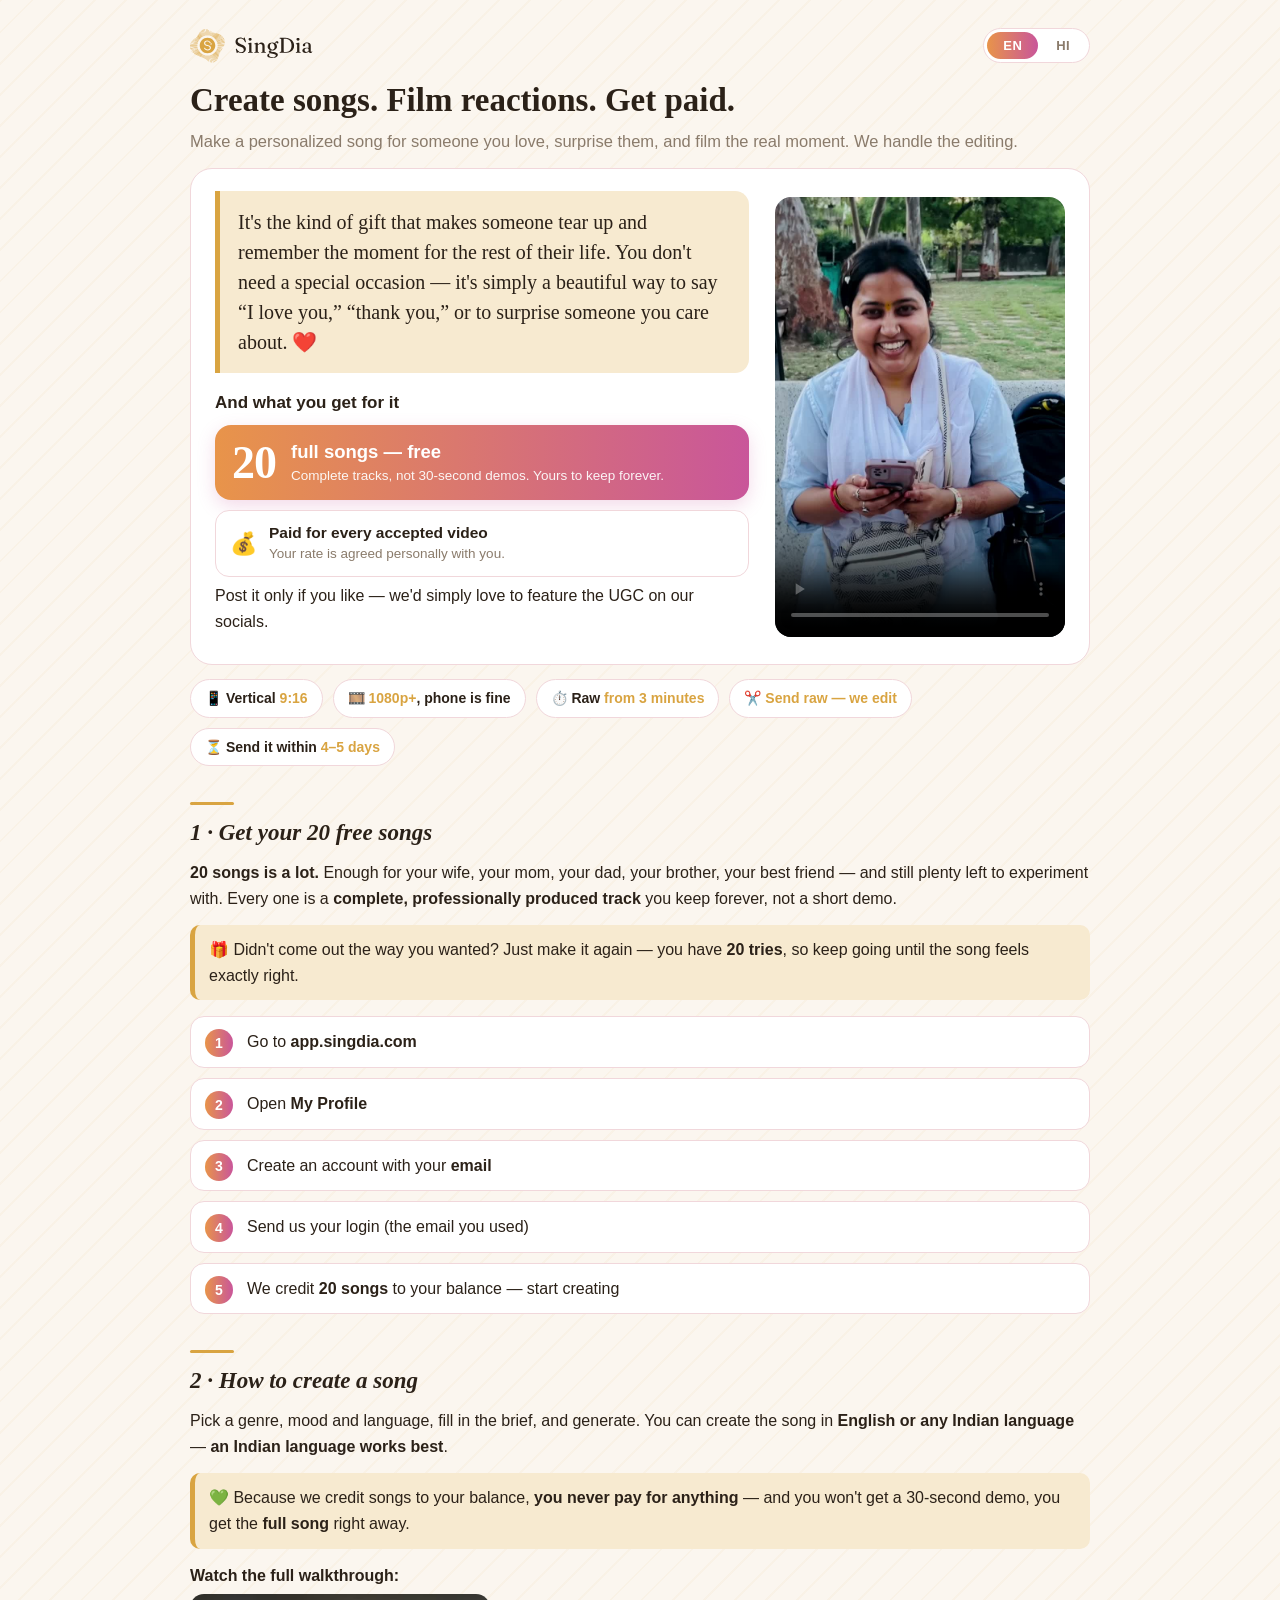
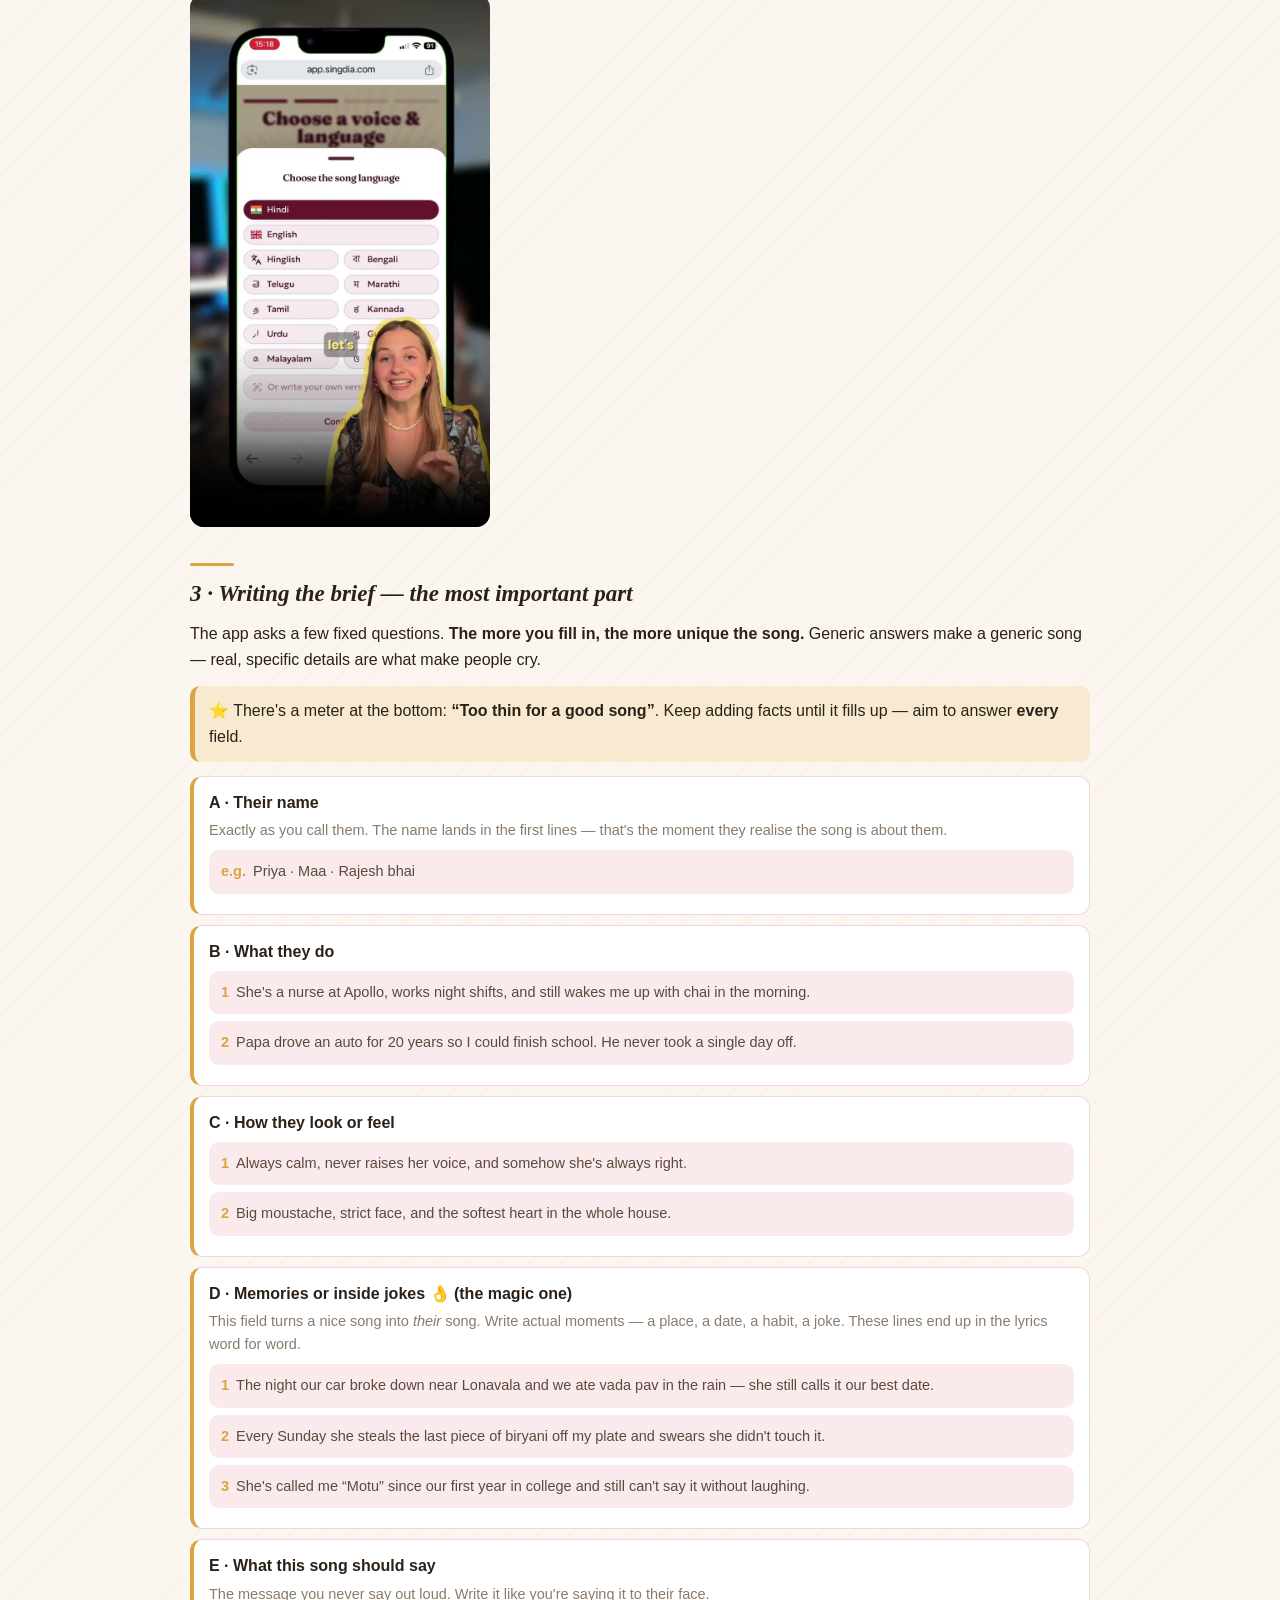
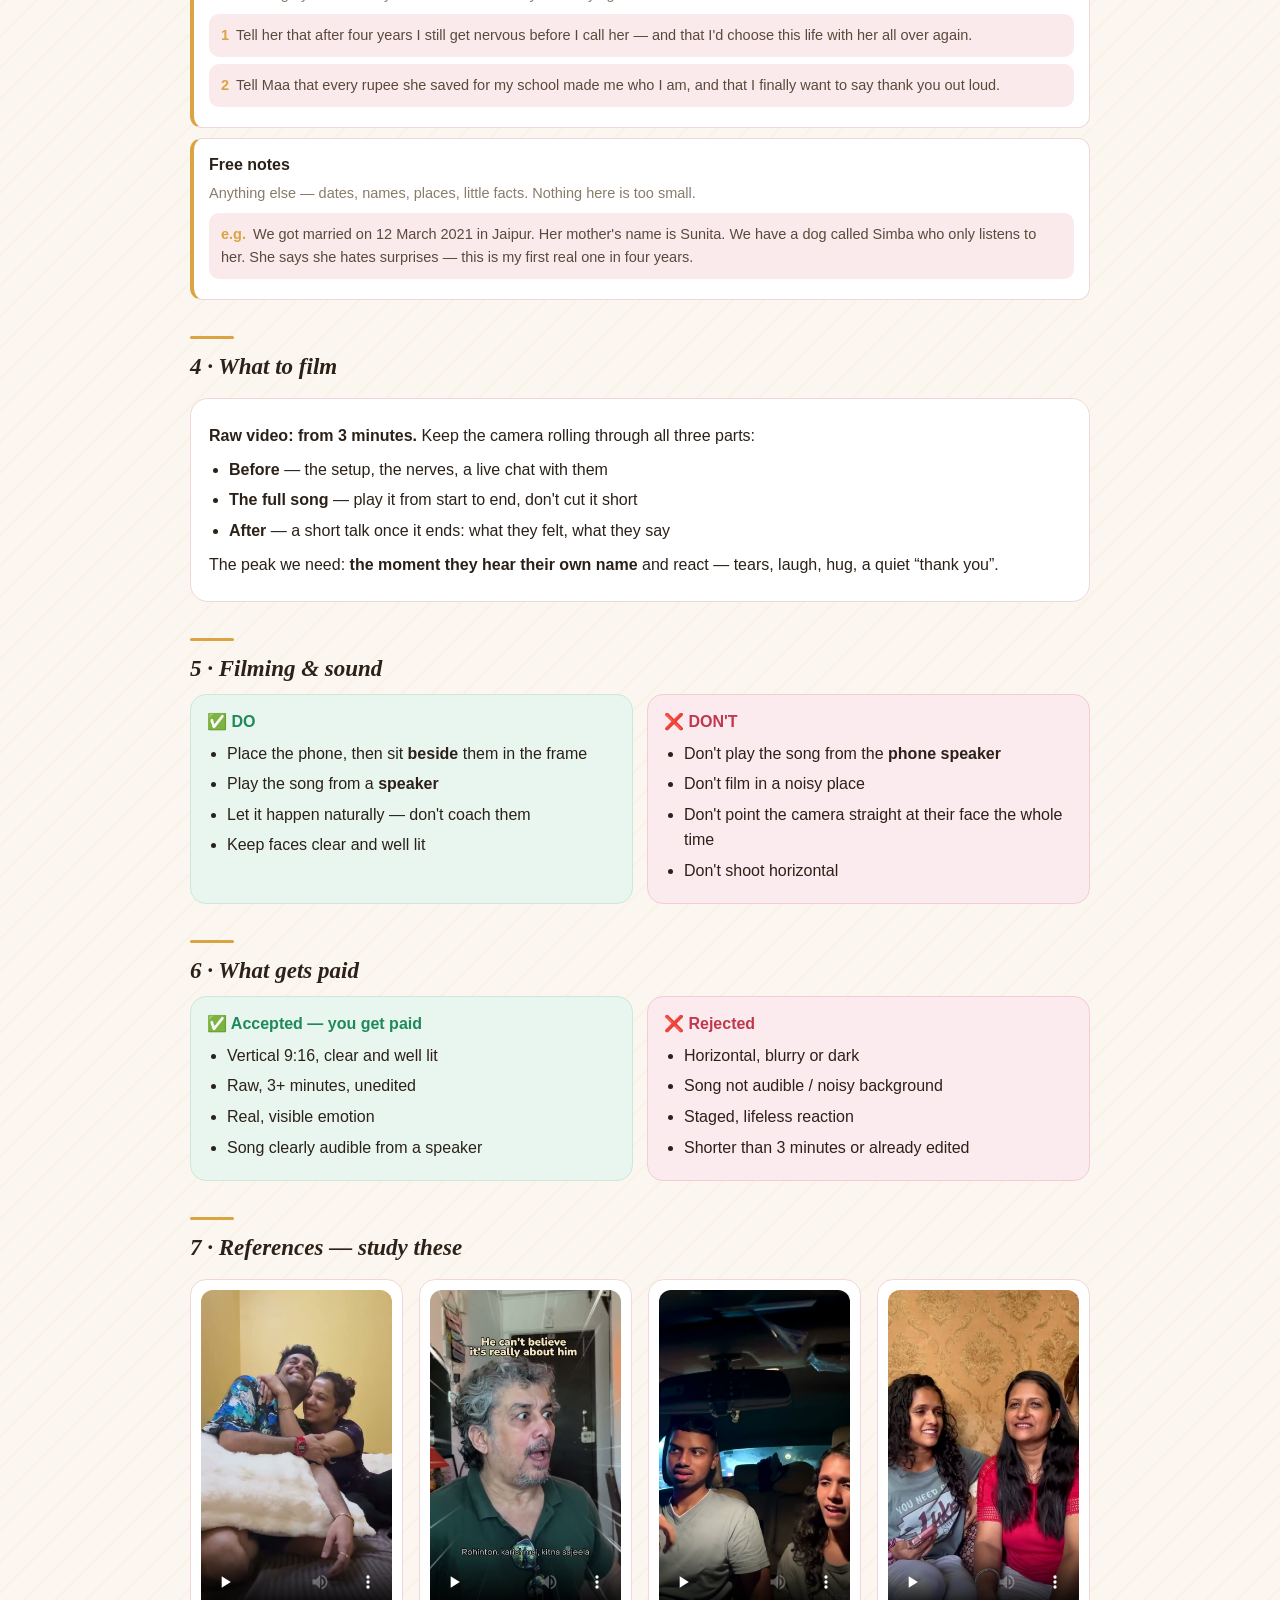
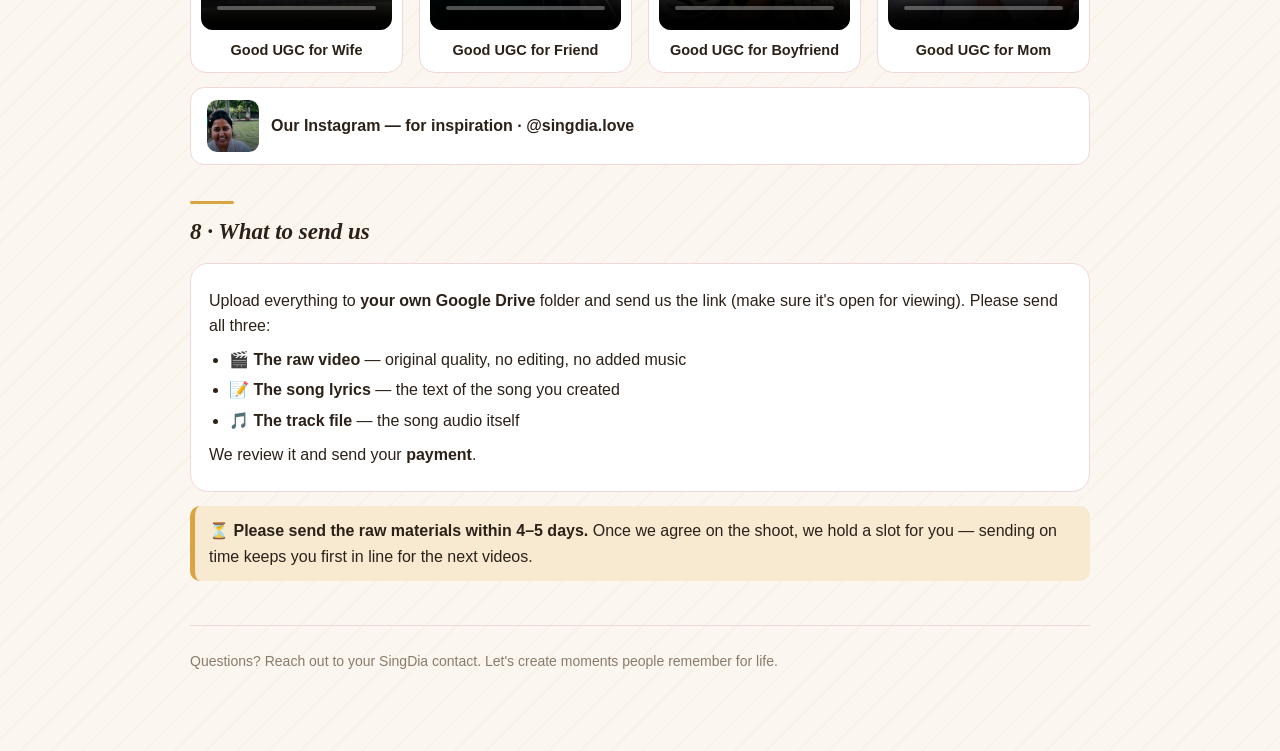
==== commit 5b8d155e: "Redesign the offer block: bold gradient 20-songs card + payment row Co-Authored-By: Claude Opus 5 <n" ====
--- a/index.html
+++ b/index.html
@@ -34,11 +34,17 @@
 .hero video{width:100%;max-height:440px;object-fit:cover;border-radius:16px;display:block;background:#000}
 .big{font-family:Georgia,serif;font-size:20px;line-height:1.5;border-left:5px solid var(--gold);
  background:var(--gold-soft);border-radius:0 14px 14px 0;padding:16px 18px;margin:0 0 16px}
-.offer{display:flex;gap:12px;flex-wrap:wrap}
-.offer div{flex:1 1 170px;background:var(--pink);border:1px solid var(--pink-line);border-radius:14px;padding:11px 14px}
-.offer b{display:block;font-family:Georgia,serif;font-size:21px;color:var(--gold);line-height:1.2}
-.offer span{font-size:14px}
-.free{margin-top:12px;font-weight:700;color:var(--do)}
+.perks{display:grid;gap:10px;margin-top:6px}
+.perk-main{display:flex;align-items:center;gap:15px;background:var(--grad);color:#fff;
+ border-radius:16px;padding:15px 17px;box-shadow:0 6px 18px rgba(201,86,154,.22)}
+.perk-main .pnum{font-family:Georgia,serif;font-size:46px;font-weight:700;line-height:.95;letter-spacing:-1px;flex:0 0 auto}
+.perk-main b{display:block;font-size:18.5px;line-height:1.25}
+.perk-main small{display:block;font-size:13.5px;line-height:1.45;margin-top:3px;opacity:.93}
+.perk-row{display:flex;align-items:center;gap:12px;background:var(--card);
+ border:1px solid var(--pink-line);border-radius:14px;padding:12px 14px}
+.perk-row .pic{font-size:22px;flex:0 0 auto}
+.perk-row b{display:block;font-size:15.5px;line-height:1.3}
+.perk-row small{display:block;font-size:13.5px;color:var(--muted);margin-top:2px;line-height:1.4}
 
 .spec{display:flex;flex-wrap:wrap;gap:10px;margin-top:14px}
 .spec span{background:var(--card);border:1px solid var(--pink-line);border-radius:999px;padding:7px 14px;font-size:14px;font-weight:600}
@@ -95,11 +101,22 @@
   <div>
     <p class="big" data-en="It's the kind of gift that makes someone tear up and remember the moment for the rest of their life. You don't need a special occasion — it's simply a beautiful way to say “I love you,” “thank you,” or to surprise someone you care about. ❤️" data-hi="Ye wo gift hai jisse kisi ki aankhein bhar aati hain aur wo pal use zindagi bhar yaad rehta hai. Koi khaas mauka chahiye hi nahi — ye bas ek khoobsurat tareeka hai “I love you”, “thank you” kehne ka, ya kisi apne ko surprise dene ka. ❤️">It's the kind of gift that makes someone tear up and remember the moment for the rest of their life. You don't need a special occasion — it's simply a beautiful way to say “I love you,” “thank you,” or to surprise someone you care about. ❤️</p>
     <h3 data-en="And what you get for it" data-hi="Aur iske liye aapko kya milega">And what you get for it</h3>
-    <div class="offer">
-      <div><b>20</b><span data-en="<b>full songs</b>, free on your account" data-hi="<b>full gaane</b>, free aapke account par">full songs, free on your account</span></div>
-      <div><b data-en="Paid" data-hi="Paid">Paid</b><span data-en="for every accepted video — your rate is agreed personally" data-hi="har accepted video ke liye — aapka rate personally tay hota hai">for every accepted video — your rate is agreed personally</span></div>
+    <div class="perks">
+      <div class="perk-main">
+        <span class="pnum">20</span>
+        <div>
+          <b data-en="full songs — free" data-hi="full gaane — free">full songs — free</b>
+          <small data-en="Complete tracks, not 30-second demos. Yours to keep forever." data-hi="Poore tracks, 30-second demo nahi. Hamesha ke liye aapke.">Complete tracks, not 30-second demos. Yours to keep forever.</small>
+        </div>
+      </div>
+      <div class="perk-row">
+        <span class="pic">💰</span>
+        <div>
+          <b data-en="Paid for every accepted video" data-hi="Har accepted video ka payment">Paid for every accepted video</b>
+          <small data-en="Your rate is agreed personally with you." data-hi="Aapka rate aapse personally tay hota hai.">Your rate is agreed personally with you.</small>
+        </div>
+      </div>
     </div>
-    <p class="free" data-en="✓ Full songs, not 30-second demos — and you never pay a rupee for them." data-hi="✓ Poore gaane, 30-second demo nahi — aur inke liye aap ek rupaya bhi nahi dete.">✓ Full songs, not 30-second demos — and you never pay a rupee for them.</p>
     <p style="margin-top:6px" data-en="Post it only if you like — we'd simply love to feature the UGC on our socials." data-hi="Post karna optional hai — hum bas ye UGC apne socials par feature karna chahenge.">Post it only if you like — we'd simply love to feature the UGC on our socials.</p>
   </div>
   <video src="media/hero.mp4" poster="img/hero.jpg" muted autoplay loop playsinline controls preload="metadata"></video>
